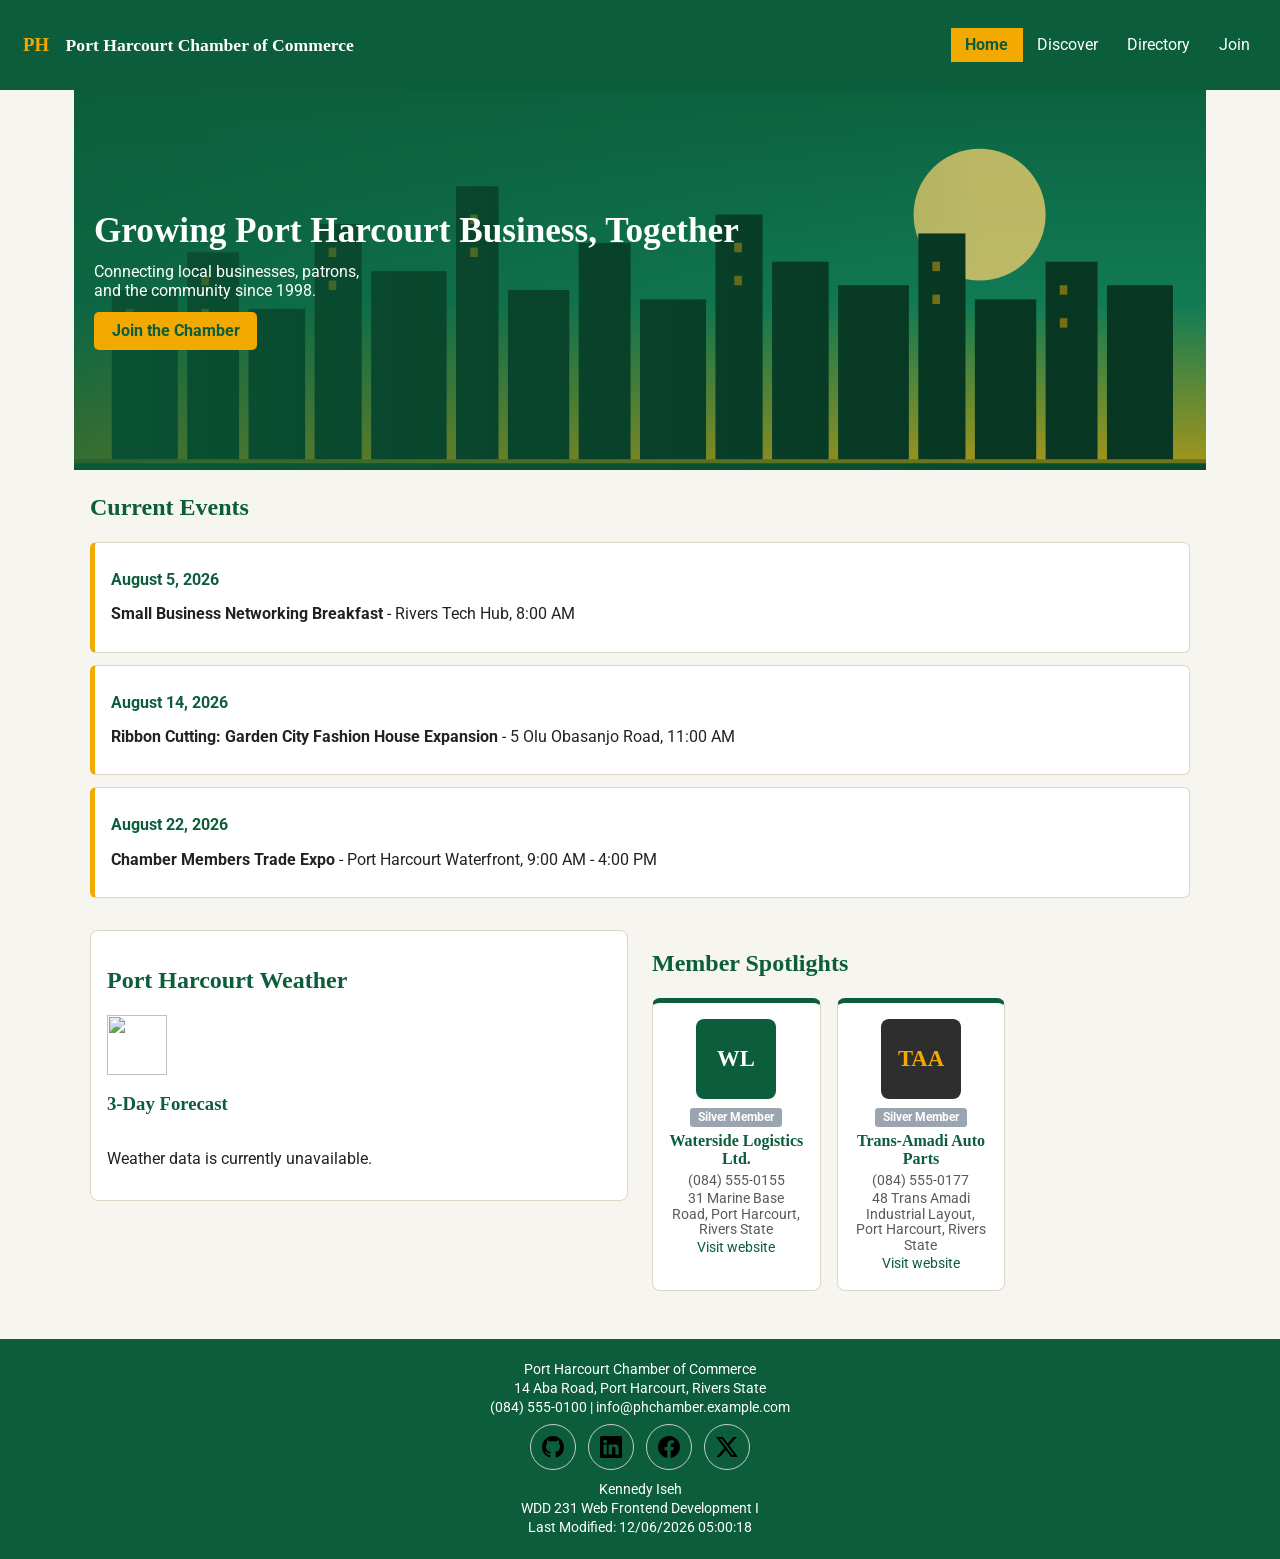
==== chamber/index.html @ 4d1ed59f "week 3" ====
<!DOCTYPE html>
<html lang="en">
<head>
  <meta charset="UTF-8">
  <meta name="viewport" content="width=device-width, initial-scale=1.0">
  <title>Port Harcourt Chamber of Commerce</title>
  <meta name="description" content="Home of the Port Harcourt Chamber of Commerce - connecting local businesses, hosting events, and growing the Port Harcourt, Rivers State community.">
  <meta name="author" content="Kennedy Iseh">

  <!-- Favicon -->
  <link rel="icon" type="image/svg+xml" href="images/favicon.svg">

  <!-- Facebook / Open Graph meta -->
  <meta property="og:title" content="Port Harcourt Chamber of Commerce">
  <meta property="og:description" content="Connecting local businesses, hosting events, and growing the Port Harcourt, Rivers State community.">
  <meta property="og:image" content="https://sirg699.github.io/wdd231/chamber/images/favicon.svg">
  <meta property="og:url" content="https://sirg699.github.io/wdd231/chamber/index.html">

    <link rel="preconnect" href="https://fonts.googleapis.com">
    <link rel="preconnect" href="https://fonts.gstatic.com" crossorigin>
    <link href="https://fonts.googleapis.com/css2?family=Roboto:wght@300;400;700&display=swap" rel="stylesheet">

  <link rel="stylesheet" href="styles/normalize.css">
  <link rel="stylesheet" href="styles/small.css">
  <link rel="stylesheet" href="styles/larger.css">
</head>
<body>

  <header>
    <div class="header-brand">
      <img src="images/favicon.svg" alt="Port Harcourt Chamber of Commerce logo">
      <span>Port Harcourt Chamber of Commerce</span>
    </div>
    <button class="nav-toggle" aria-expanded="false" aria-label="Toggle navigation menu">&#9776;</button>
    <nav>
      <ul>
        <li><a href="index.html" aria-current="page">Home</a></li>
        <li><a href="discover.html">Discover</a></li>
        <li><a href="directory.html">Directory</a></li>
        <li><a href="join.html">Join</a></li>
      </ul>
    </nav>
  </header>

  <main>

    <!-- Hero -->
    <section class="hero">
      <img src="images/hero-port-harcourt.svg" alt="Stylized skyline of Port Harcourt at sunset">
      <div class="hero-content">
        <h1>Growing Port Harcourt Business, Together</h1>
        <p>Connecting local businesses, patrons, and the community since 1998.</p>
        <a class="cta-button" href="join.html">Join the Chamber</a>
      </div>
    </section>

    <!-- Current events -->
    <section class="home-section">
      <h2>Current Events</h2>
      <div class="events-list">
        <article class="event-card">
          <p class="event-date">August 5, 2026</p>
          <p><strong>Small Business Networking Breakfast</strong> - Rivers Tech Hub, 8:00 AM</p>
        </article>
        <article class="event-card">
          <p class="event-date">August 14, 2026</p>
          <p><strong>Ribbon Cutting: Garden City Fashion House Expansion</strong> - 5 Olu Obasanjo Road, 11:00 AM</p>
        </article>
        <article class="event-card">
          <p class="event-date">August 22, 2026</p>
          <p><strong>Chamber Members Trade Expo</strong> - Port Harcourt Waterfront, 9:00 AM - 4:00 PM</p>
        </article>
      </div>
    </section>

    <!-- Weather + Spotlights -->
    <div class="home-columns">
      <section id="weather-section" class="home-section" aria-label="Local weather">
        <h2>Port Harcourt Weather</h2>
        <div class="current-weather">
          <img id="current-icon" src="" alt="">
          <div>
            <p id="current-temp"></p>
            <p id="current-description"></p>
          </div>
        </div>
        <h3>3-Day Forecast</h3>
        <div id="forecast"></div>
      </section>

      <section class="home-section" aria-label="Member spotlights">
        <h2>Member Spotlights</h2>
        <div id="spotlights"></div>
      </section>
    </div>

  </main>

    <footer>
        <div class="footer-contact">
            <p>Port Harcourt Chamber of Commerce</p>
            <p>14 Aba Road, Port Harcourt, Rivers State</p>
            <p>(084) 555-0100 | info@phchamber.example.com</p>
        </div>
        <div class="social">
            <a href="https://github.com/sirg699/wdd231" target="_blank">
                <img src="images/github.svg" alt="GitHub" width="22" height="22">
            </a>
            <a href="https://linkedin.com/" target="_blank">
                <img src="images/linkedin.svg" alt="LinkedIn" width="22" height="22">
            </a>
            <a href="https://facebook.com/" target="_blank">
                <img src="images/facebook.svg" alt="Facebook" width="22" height="22">
            </a>
            <a href="https://x.com/" target="_blank">
                <img src="images/twitter-x.svg" alt="Twitter X" width="22" height="22">
            </a>
        </div>
        <p>Kennedy Iseh</p>
        <p>WDD 231 Web Frontend Development I</p>
        <p>Last Modified: <span id="lastModified"></span></p>
     </footer>

  <script src="scripts/weather.js"></script>
  <script src="scripts/spotlights.js"></script>
  <script>

    const navToggle = document.querySelector(".nav-toggle");
    const navMenu = document.querySelector("nav ul");
    navToggle.addEventListener("click", () => {
      navMenu.classList.toggle("open");
      navToggle.setAttribute("aria-expanded", navMenu.classList.contains("open"));
    });
    document.querySelector("#lastModified").textContent = document.lastModified;
  </script>
</body>
</html>
---- chamber/styles/small.css ----
:root {
  --primary-color: #0B5D3B;      /* deep green */
  --secondary-color: #F2A900;    /* gold */
  --background-color: #F7F5EF;   /* warm off-white */
  --surface-color: #FFFFFF;
  --text-color: #222222;
  --muted-text: #5A5A5A;
  --header-text: #FFFFFF;
  --border-color: #DDD6C4;

  --font-heading: Georgia, "Times New Roman", serif;
  --font-body: "Roboto", Arial, Helvetica, sans-serif;
}

/* ---------- Base ---------- */
body {
  font-family: var(--font-body);
  color: var(--text-color);
  background-color: var(--background-color);
  min-width: 320px;
}

a {
  color: var(--primary-color);
  text-decoration: none;
}
a:hover, a:focus {
  text-decoration: underline;
}

h1, h2, h3 {
  font-family: var(--font-heading);
  color: var(--primary-color);
}

img {
  display: block;
  width: 100%;
  height: auto;
}

/* ---------- Header ---------- */
header {
  display: flex;
  align-items: center;
  justify-content: space-between;
  flex-wrap: wrap;
  background-color: var(--primary-color);
  color: var(--header-text);
  padding: 0.75rem 1rem;
}

.header-brand {
  display: flex;
  align-items: center;
  gap: 0.6rem;
}

.header-brand img {
  width: 40px;
  height: 40px;
}

.header-brand span {
  font-family: var(--font-heading);
  font-size: 1.1rem;
  font-weight: bold;
  color: var(--header-text);
}

.nav-toggle {
  background: none;
  border: 2px solid var(--header-text);
  color: var(--header-text);
  font-size: 1.1rem;
  padding: 0.3rem 0.6rem;
  border-radius: 4px;
  cursor: pointer;
}

/* ---------- Navigation ---------- */
nav {
  width: 100%;
  background-color: var(--primary-color);
  order: 3;
}

.navigation ul {
  
  padding: 0;
  margin: 0;
}

nav ul {
  display: none;
  flex-direction: column;
  border-top: 1px solid rgba(255, 255, 255, 0.2);
  list-style-type: none;
}

nav ul.open {
  display: flex;
}

nav a {
  display: block;
  padding: 0.75rem 1rem;
  color: var(--header-text);
  border-bottom: 1px solid rgba(255, 255, 255, 0.12);
}

nav a:hover, nav a:focus, nav a[aria-current="page"] {
  background-color: var(--secondary-color);
  color: var(--primary-color);
  text-decoration: none;
  font-weight: bold;
}

/* ---------- Main content ---------- */
main {
  padding: 1rem;
  max-width: 1100px;
  margin: 0 auto;
}

/* ---------- Directory controls ---------- */
.directory-header {
  display: flex;
  align-items: center;
  justify-content: space-between;
  flex-wrap: wrap;
  gap: 0.5rem;
  margin-bottom: 1rem;
}

.view-toggle button {
  background-color: var(--surface-color);
  border: 2px solid var(--primary-color);
  color: var(--primary-color);
  padding: 0.4rem 0.7rem;
  margin-left: 0.4rem;
  border-radius: 4px;
  cursor: pointer;
}

.view-toggle button.active {
  background-color: var(--primary-color);
  color: var(--header-text);
}

/* ---------- Member cards: grid & list ---------- */
#member-display {
  display: grid;
  grid-template-columns: 1fr;
  gap: 1rem;
}

#member-display.list-view {
  grid-template-columns: 1fr;
}

.member-card {
  background-color: var(--surface-color);
  border: 1px solid var(--border-color);
  border-radius: 8px;
  padding: 1rem;
  display: flex;
  flex-direction: column;
  gap: 0.5rem;
}

.list-view .member-card {
  flex-direction: row;
  align-items: center;
  gap: 1rem;
}

.member-card img {
  width: 72px;
  height: 72px;
  border-radius: 6px;
  flex-shrink: 0;
}

.member-card h3 {
  margin: 0;
  font-size: 1.05rem;
}

.member-card p {
  margin: 0.15rem 0;
  font-size: 0.9rem;
  color: var(--muted-text);
}

.membership-badge {
  display: inline-block;
  align-self: flex-start;
  font-size: 0.75rem;
  font-weight: bold;
  padding: 0.15rem 0.5rem;
  border-radius: 3px;
  color: #fff;
}

.badge-1 { background-color: #8A8A8A; }   /* member */
.badge-2 { background-color: #9AA5B1; }   /* silver */
.badge-3 { background-color: var(--secondary-color); color: var(--primary-color); }


/* ---------- Hero ---------- */
.hero {
  position: relative;
  margin: -1rem -1rem 1.5rem -1rem;
}

.hero img {
  width: 100%;
  height: 260px;
  object-fit: cover;
}

.hero-content {
  position: absolute;
  inset: 0;
  display: flex;
  flex-direction: column;
  align-items: flex-start;
  justify-content: center;
  gap: 0.75rem;
  padding: 1.25rem;
  background: linear-gradient(90deg, rgba(11, 93, 59, 0.75) 0%, rgba(11, 93, 59, 0.15) 80%);
}

.hero-content h1 {
  color: #FFFFFF;
  margin: 0;
  font-size: 1.5rem;
}

.hero-content p {
  color: #FFFFFF;
  margin: 0;
  max-width: 30ch;
}

.cta-button {
  display: inline-block;
  background-color: var(--secondary-color);
  color: var(--primary-color);
  font-weight: bold;
  padding: 0.6rem 1.1rem;
  border-radius: 5px;
}

.cta-button:hover, .cta-button:focus {
  text-decoration: none;
  background-color: #FFFFFF;
}

/* ---------- Section headings ---------- */
.home-section {
  margin-bottom: 2rem;
}

/* ---------- Current events ---------- */
.events-list {
  display: flex;
  flex-direction: column;
  gap: 0.75rem;
}

.event-card {
  background-color: var(--surface-color);
  border: 1px solid var(--border-color);
  border-left: 5px solid var(--secondary-color);
  border-radius: 6px;
  padding: 0.75rem 1rem;
}

.event-card .event-date {
  font-weight: bold;
  color: var(--primary-color);
}

/* ---------- Weather ---------- */
#weather-section {
  background-color: var(--surface-color);
  border: 1px solid var(--border-color);
  border-radius: 8px;
  padding: 1rem;
}

.current-weather {
  display: flex;
  align-items: center;
  gap: 0.75rem;
  margin-bottom: 0.75rem;
}

.current-weather img {
  width: 60px;
  height: 60px;
}

#current-temp {
  font-size: 1.8rem;
  font-weight: bold;
  color: var(--primary-color);
}

#forecast {
  display: flex;
  justify-content: space-between;
  gap: 0.5rem;
}

.forecast-day {
  flex: 1;
  text-align: center;
  background-color: var(--background-color);
  border-radius: 6px;
  padding: 0.5rem;
}

.forecast-day img {
  width: 40px;
  height: 40px;
  margin: 0 auto;
}

.forecast-label {
  font-weight: bold;
  margin: 0;
}

.forecast-temp {
  margin: 0;
}

/* ---------- Spotlights ---------- */
#spotlights {
  display: grid;
  grid-template-columns: 1fr;
  gap: 1rem;
}

.spotlight-card {
  background-color: var(--surface-color);
  border: 1px solid var(--border-color);
  border-top: 5px solid var(--primary-color);
  border-radius: 8px;
  padding: 1rem;
  text-align: center;
}

.spotlight-card img {
  width: 80px;
  height: 80px;
  margin: 0 auto 0.5rem auto;
  border-radius: 6px;
}

.spotlight-card h3 {
  margin: 0.3rem 0;
  font-size: 1rem;
}

.spotlight-card p {
  margin: 0.15rem 0;
  font-size: 0.85rem;
  color: var(--muted-text);
}



/* ---------- Footer ---------- */
footer {
  background-color: var(--primary-color);
  color: var(--header-text);
  padding: 1.25rem 1rem;
  text-align: center;
  font-size: 0.85rem;
}

footer .footer-contact {
  margin-bottom: 0.5rem;
}

footer p {
  margin: 0.2rem 0;
}

.social {
    display: flex;
    justify-content: center;
    gap: 12px;
    margin-bottom: .8rem;
}

.social a {
    display: flex;
    justify-content: center;
    align-items: center;
    border: #ccc solid 1px;
    border-radius: 50%;
    width: 44px;
    height: 44px;
}

.social img {
    width: 22px;
    height: 22px;
}

.social a:hover {
    background-color: #E07A5F;
}
---- chamber/styles/larger.css ----
@media (min-width: 640px) {
  header {
    flex-wrap: nowrap;
  }

  .nav-toggle {
    display: none;
  }

  nav {
    width: auto;
    order: 2;
  }

  nav ul {
    display: flex !important;
    flex-direction: row;
    border-top: none;
  }

  nav a {
    border-bottom: none;
    padding: 0.5rem 0.9rem;
  }

  #member-display.grid-view {
    grid-template-columns: repeat(2, 1fr);
  }

  /* ---------- Home page layout ---------- */
  .hero img {
    height: 380px;
  }

  .hero-content h1 {
    font-size: 2.2rem;
  }

  .home-columns {
    display: grid;
    grid-template-columns: 1fr 1fr;
    gap: 1.5rem;
    align-items: start;
  }

  #spotlights {
    grid-template-columns: repeat(2, 1fr);
  }
}

@media (min-width: 900px) {
  #member-display.grid-view {
    grid-template-columns: repeat(3, 1fr);
  }

  #spotlights {
    grid-template-columns: repeat(3, 1fr);
  }
}
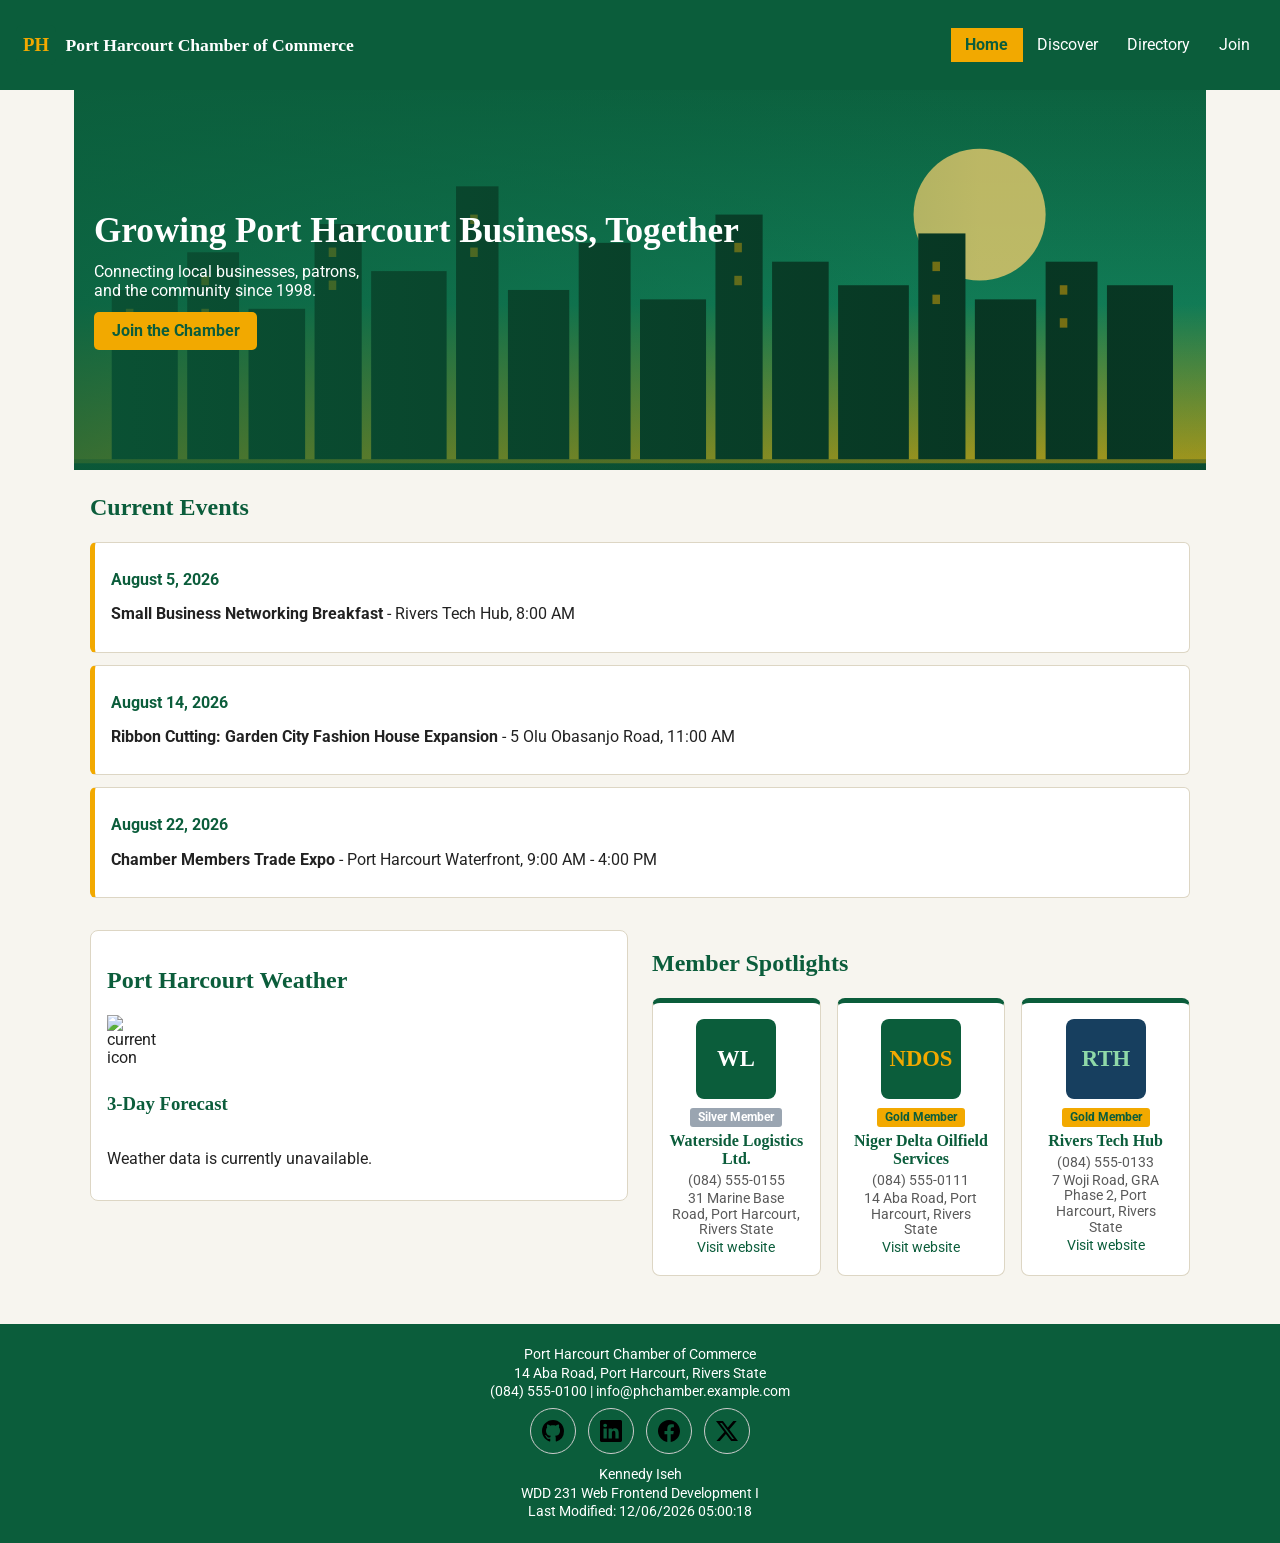
==== commit 4e9528ee: "week 3" ====
--- a/chamber/index.html
+++ b/chamber/index.html
@@ -16,13 +16,17 @@
   <meta property="og:image" content="https://sirg699.github.io/wdd231/chamber/images/favicon.svg">
   <meta property="og:url" content="https://sirg699.github.io/wdd231/chamber/index.html">
 
-    <link rel="preconnect" href="https://fonts.googleapis.com">
-    <link rel="preconnect" href="https://fonts.gstatic.com" crossorigin>
-    <link href="https://fonts.googleapis.com/css2?family=Roboto:wght@300;400;700&display=swap" rel="stylesheet">
+  <link rel="preconnect" href="https://fonts.googleapis.com">
+  <link rel="preconnect" href="https://fonts.gstatic.com" crossorigin>
+  <link href="https://fonts.googleapis.com/css2?family=Roboto:wght@300;400;700&display=swap" rel="stylesheet">
 
   <link rel="stylesheet" href="styles/normalize.css">
   <link rel="stylesheet" href="styles/small.css">
   <link rel="stylesheet" href="styles/larger.css">
+
+  <script src="scripts/weather.js" defer></script>
+  <script src="scripts/spotlights.js" defer></script>
+  <script src="scripts/navigation.js" defer></script>
 </head>
 <body>
 
@@ -78,7 +82,7 @@
       <section id="weather-section" class="home-section" aria-label="Local weather">
         <h2>Port Harcourt Weather</h2>
         <div class="current-weather">
-          <img id="current-icon" src="" alt="">
+          <img id="current-icon" src="" alt="current icon">
           <div>
             <p id="current-temp"></p>
             <p id="current-description"></p>
@@ -96,42 +100,30 @@
 
   </main>
 
-    <footer>
-        <div class="footer-contact">
-            <p>Port Harcourt Chamber of Commerce</p>
-            <p>14 Aba Road, Port Harcourt, Rivers State</p>
-            <p>(084) 555-0100 | info@phchamber.example.com</p>
-        </div>
-        <div class="social">
-            <a href="https://github.com/sirg699/wdd231" target="_blank">
-                <img src="images/github.svg" alt="GitHub" width="22" height="22">
-            </a>
-            <a href="https://linkedin.com/" target="_blank">
-                <img src="images/linkedin.svg" alt="LinkedIn" width="22" height="22">
-            </a>
-            <a href="https://facebook.com/" target="_blank">
-                <img src="images/facebook.svg" alt="Facebook" width="22" height="22">
-            </a>
-            <a href="https://x.com/" target="_blank">
-                <img src="images/twitter-x.svg" alt="Twitter X" width="22" height="22">
-            </a>
-        </div>
-        <p>Kennedy Iseh</p>
-        <p>WDD 231 Web Frontend Development I</p>
-        <p>Last Modified: <span id="lastModified"></span></p>
-     </footer>
+  <footer>
+    <div class="footer-contact">
+      <p>Port Harcourt Chamber of Commerce</p>
+      <p>14 Aba Road, Port Harcourt, Rivers State</p>
+      <p>(084) 555-0100 | info@phchamber.example.com</p>
+    </div>
+    <div class="social">
+      <a href="https://github.com/sirg699/wdd231" target="_blank">
+        <img src="images/github.svg" alt="GitHub" width="22" height="22">
+      </a>
+      <a href="https://linkedin.com/" target="_blank">
+        <img src="images/linkedin.svg" alt="LinkedIn" width="22" height="22">
+      </a>
+      <a href="https://facebook.com/" target="_blank">
+        <img src="images/facebook.svg" alt="Facebook" width="22" height="22">
+      </a>
+      <a href="https://x.com/" target="_blank">
+        <img src="images/twitter-x.svg" alt="Twitter X" width="22" height="22">
+      </a>
+    </div>
+    <p>Kennedy Iseh</p>
+    <p>WDD 231 Web Frontend Development I</p>
+    <p>Last Modified: <span id="lastModified"></span></p>
+  </footer>
 
-  <script src="scripts/weather.js"></script>
-  <script src="scripts/spotlights.js"></script>
-  <script>
-
-    const navToggle = document.querySelector(".nav-toggle");
-    const navMenu = document.querySelector("nav ul");
-    navToggle.addEventListener("click", () => {
-      navMenu.classList.toggle("open");
-      navToggle.setAttribute("aria-expanded", navMenu.classList.contains("open"));
-    });
-    document.querySelector("#lastModified").textContent = document.lastModified;
-  </script>
 </body>
 </html>
